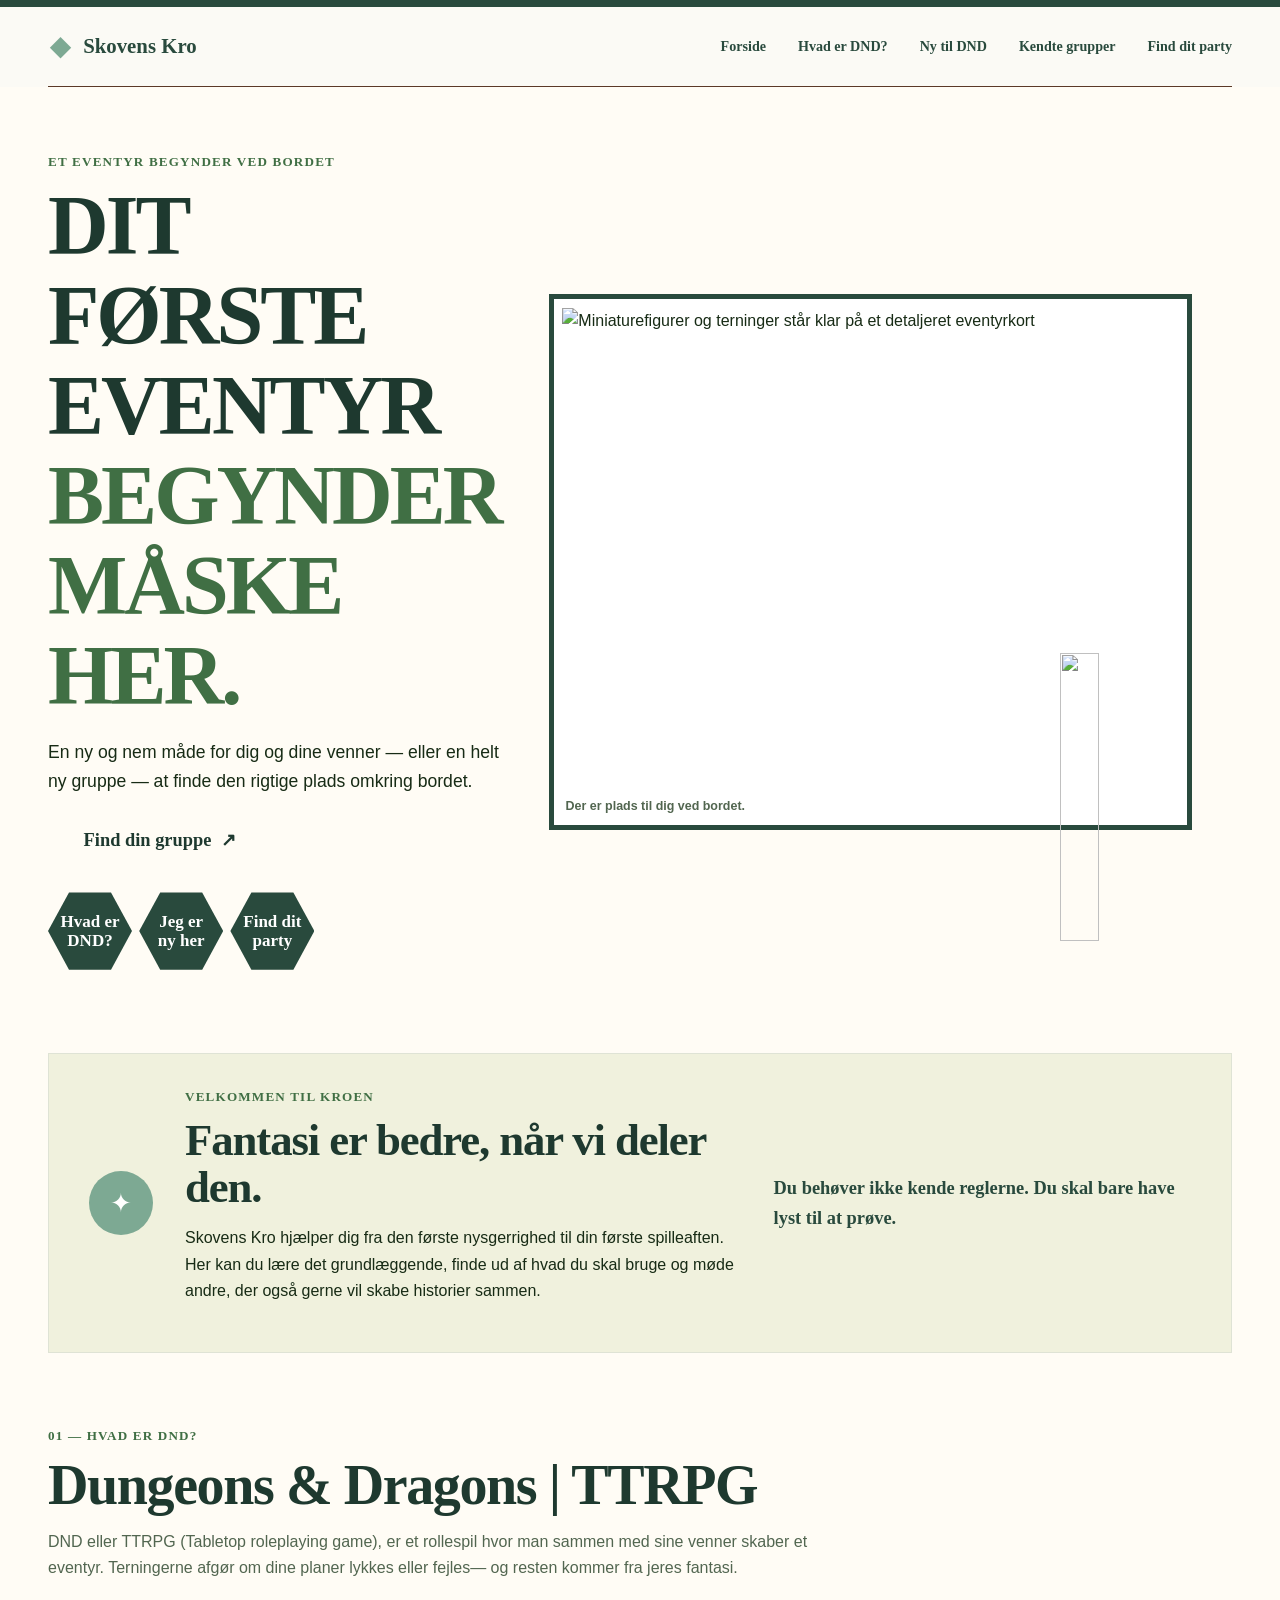
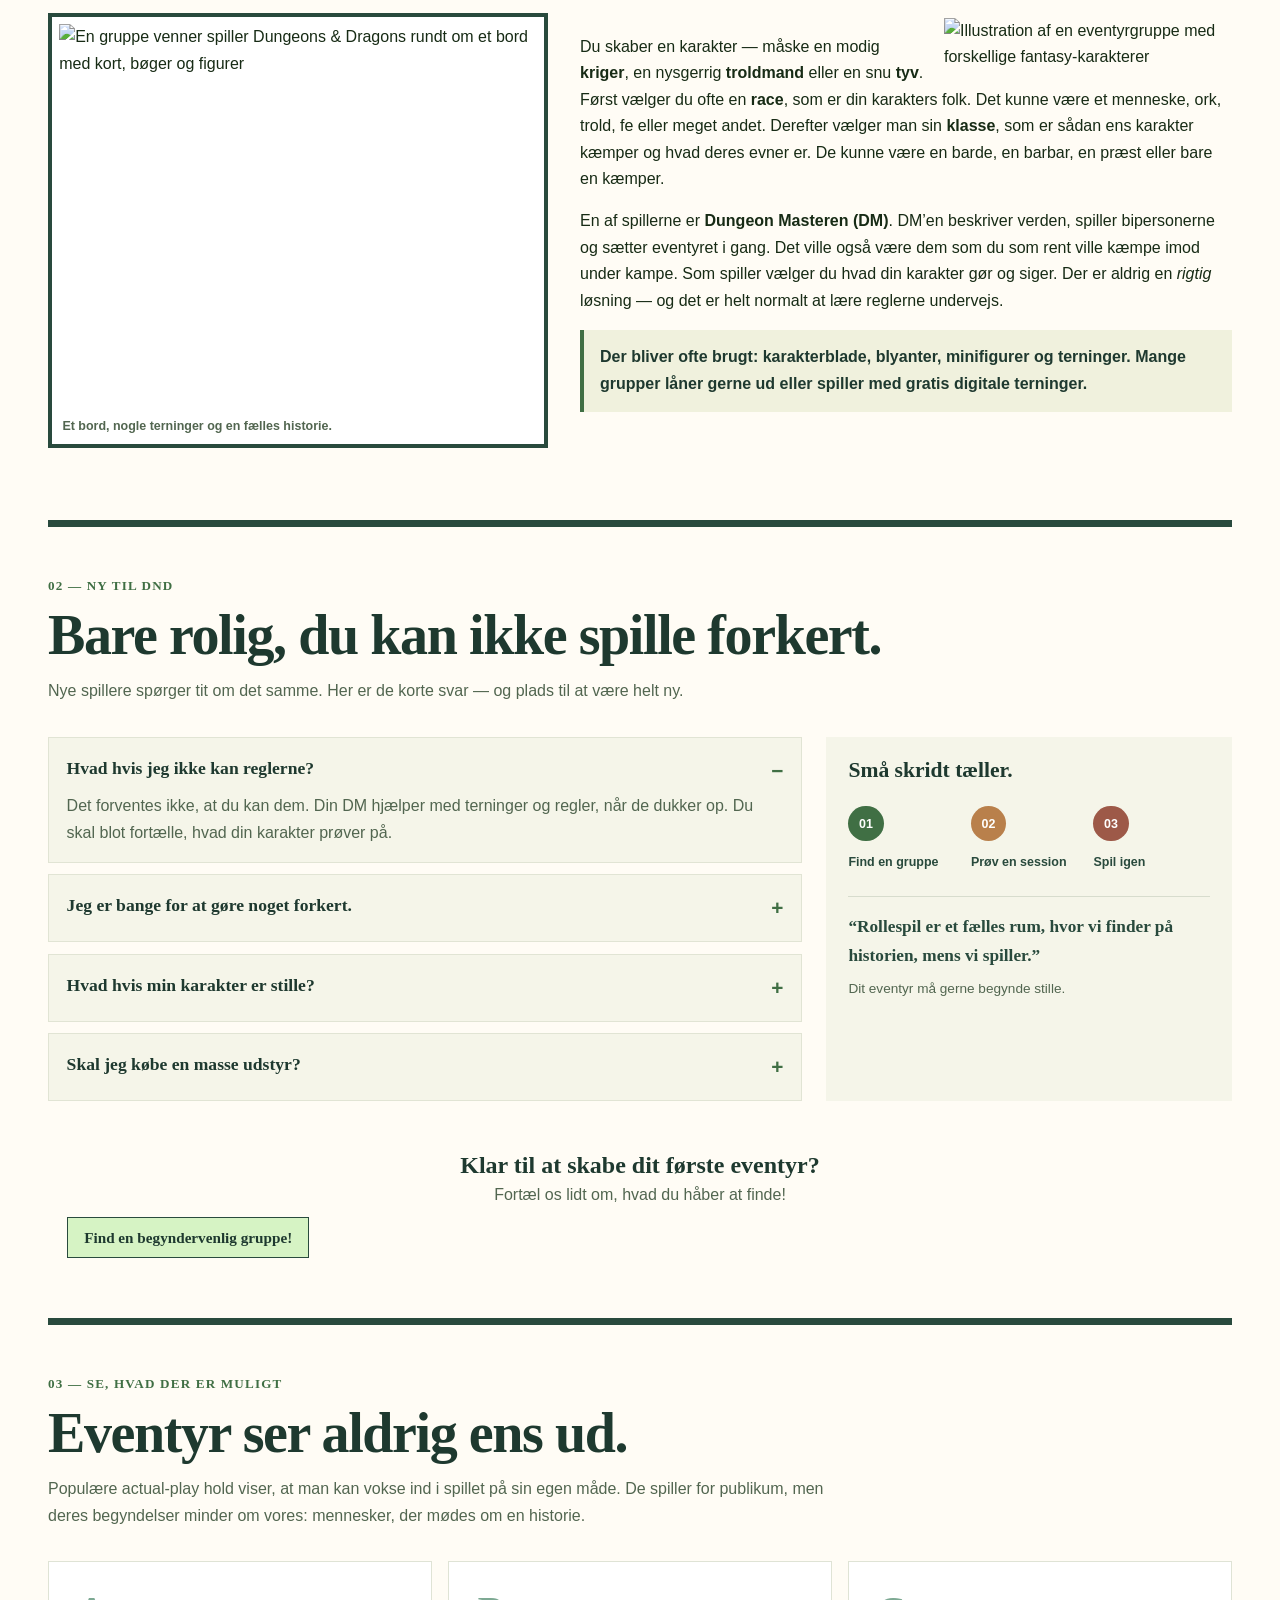
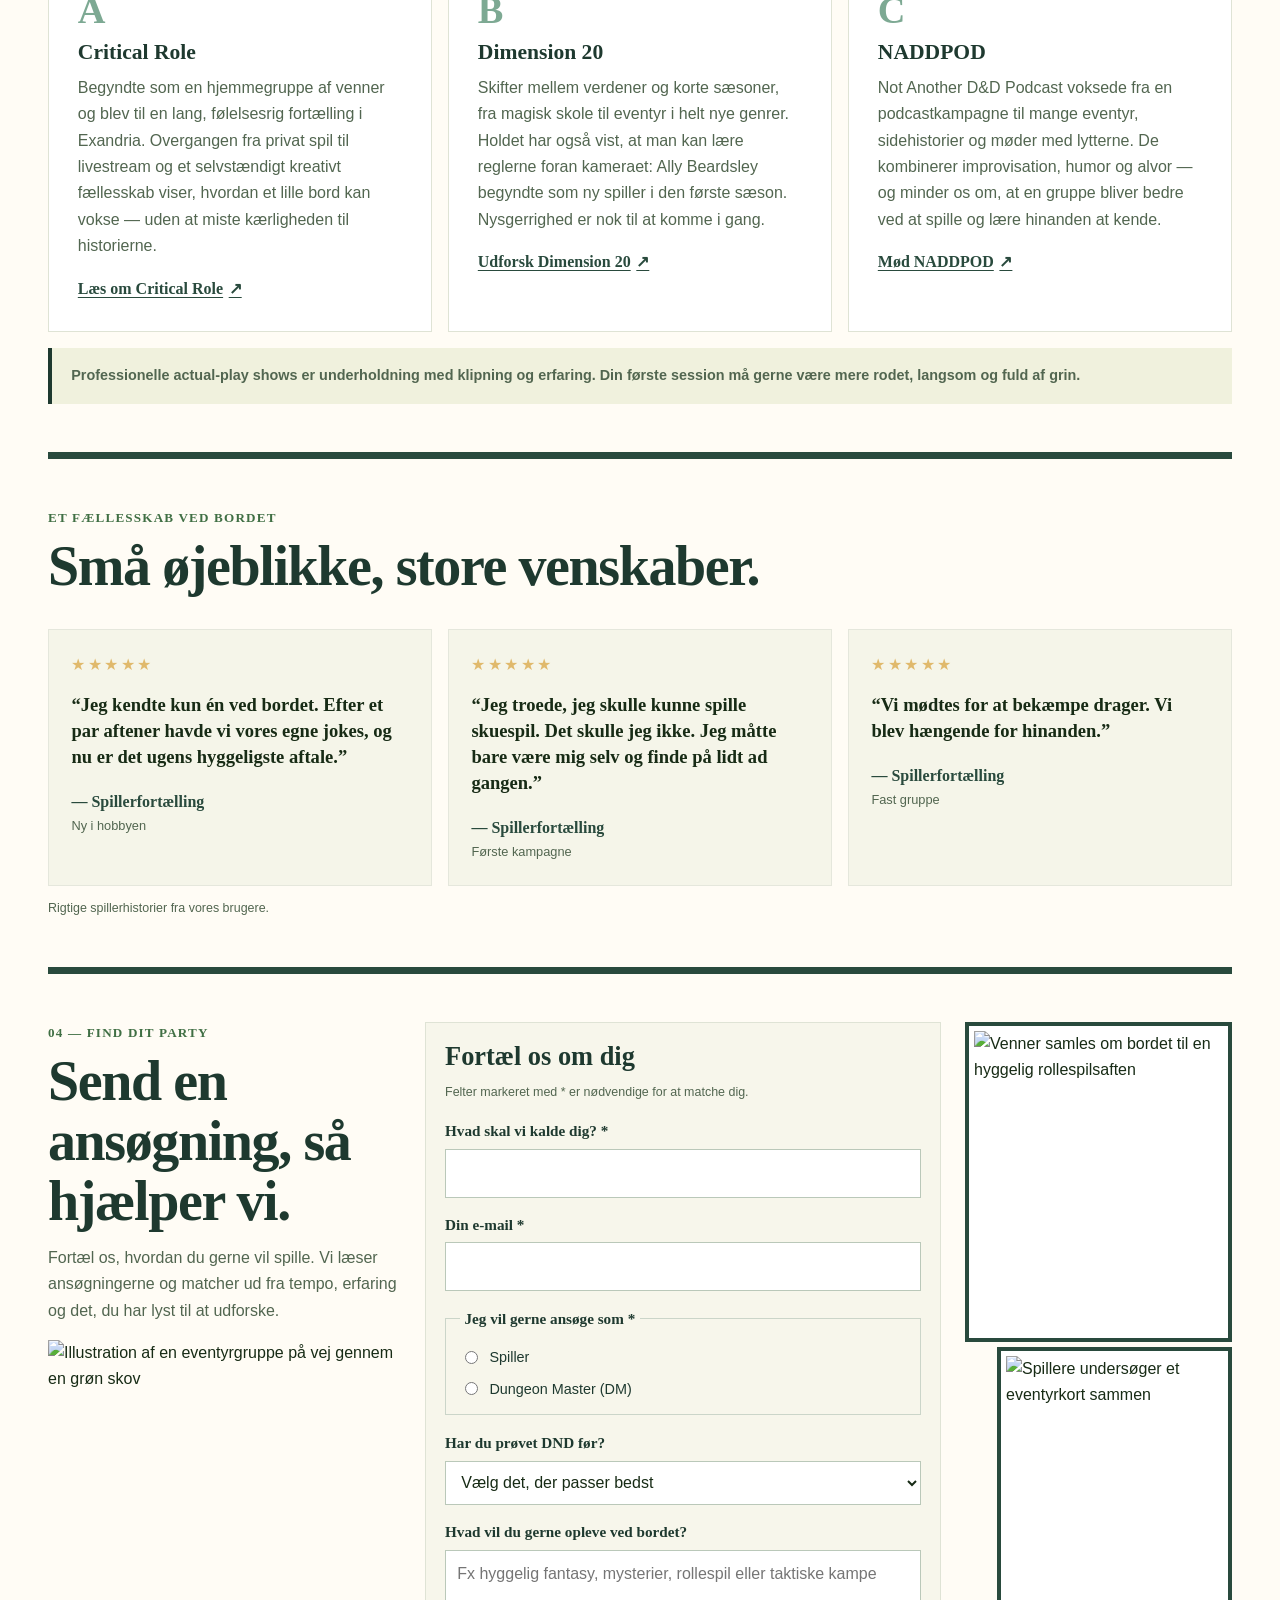
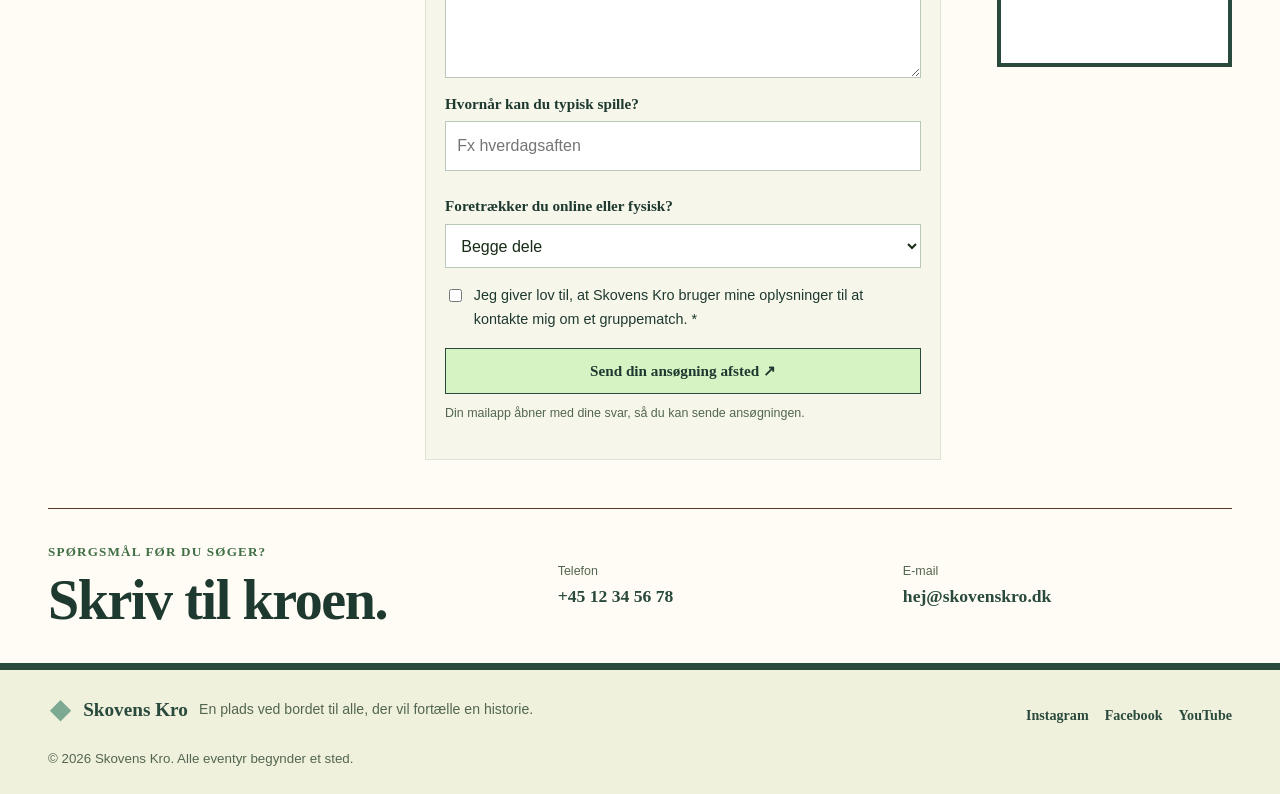
==== visning/index.html @ bdc59a5f "Fixet nogle problemer" ====
<!doctype html>
<html lang="da">
<head>
    <meta charset="utf-8">
    <meta content="width=device-width, initial-scale=1" name="viewport">
    <meta content="#294a3d" name="theme-color">
    <meta content="Kom godt i gang med Dungeons & Dragons, og find et trygt fællesskab at spille med ved hjælp af Skovens Kro."
          name="description">
    <title>Skovens Kro — dit første eventyr begynder her</title>
    <link href="styles.css" rel="stylesheet">

</head>
<body>
<a class="skip-link" href="#main">Spring til indhold</a>

<!-- Header og navigation -->
<header class="site-header">
    <div class="site-header__inner">
        <a aria-label="Skovens Kro — til forsiden" class="brand" href="#forside">
            <span aria-hidden="true" class="brand__mark">◆</span>
            <span>Skovens Kro</span>
        </a>
        <nav aria-label="Hovednavigation" class="site-nav">
            <a href="#forside">Forside</a>
            <a href="#hvad-er-dnd">Hvad er DND?</a>
            <a href="#ny-til-dnd">Ny til DND</a>
          <a href="#kendte-grupper">Kendte grupper</a>
            <a href="#find-gruppe">Find dit party</a>
        </nav>
    </div>
</header>

<main id="main">
    <!-- Hero: velkomst og hurtige veje ind i hobbyen -->
    <section aria-labelledby="hero-title" class="hero section-wrap" id="forside">
        <div class="hero__copy">
            <p class="eyebrow">Et eventyr begynder ved bordet</p>
            <h1 id="hero-title">Dit første eventyr <span>begynder måske her.</span></h1>
            <p class="hero__intro">En ny og nem måde for dig og dine venner — eller en helt ny gruppe — at finde den
                rigtige plads omkring bordet.</p>
            <a class="ribbon-link" href="#find-gruppe">Find din gruppe <span aria-hidden="true">↗</span></a>
            <div aria-label="Gå direkte til" class="hero__shortcuts">
                <a class="hex-link" href="#hvad-er-dnd"><span>Hvad er<br>DND?</span></a>
                <a class="hex-link" href="#ny-til-dnd"><span>Jeg er<br>ny her</span></a>
                <a class="hex-link" href="#find-gruppe"><span>Find dit<br>party</span></a>
            </div>
        </div>
        <figure class="hero__visual">
            <img alt="Miniaturefigurer og terninger står klar på et detaljeret eventyrkort"
                 src="https://i.imgur.com/jdYwT97.jpeg">
            <figcaption>Der er plads til dig ved bordet.</figcaption>
        </figure>
        <img alt=""
             aria-hidden="true"
             class="hero__sprig" src="https://images.squarespace-cdn.com/content/v1/5e3843beb37a0716cf512998/1649883415368-TTVCNPHD0SNWA2CXGB4D/grovewarden.png">
    </section>

    <!-- Præsentation af hjemmesidens formål -->
    <section aria-labelledby="welcome-title" class="welcome section-wrap">
        <div aria-hidden="true" class="welcome__badge"><span>✦</span></div>
        <div>
            <p class="eyebrow">Velkommen til kroen</p>
            <h2 id="welcome-title">Fantasi er bedre, når vi deler den.</h2>
            <p>Skovens Kro hjælper dig fra den første nysgerrighed til din første spilleaften. Her kan du lære det
                grundlæggende, finde ud af hvad du skal bruge og møde andre, der også gerne vil skabe historier
                sammen.</p>
        </div>
        <p class="welcome__note">Du behøver ikke kende reglerne. Du skal bare have lyst til at prøve.</p>
    </section>

    <!-- Introduktion til Dungeons & Dragons og roller -->
    <section aria-labelledby="basics-title" class="basics section-wrap" id="hvad-er-dnd">
        <div class="section-heading">
            <p class="eyebrow">01 — Hvad er DND?</p>
            <h2 id="basics-title">Dungeons &amp; Dragons <span>| TTRPG</span></h2>
            <p>DND eller TTRPG (Tabletop roleplaying game), er et rollespil hvor man sammen med sine venner skaber et eventyr. Terningerne afgør om dine planer
                lykkes eller fejles— og resten kommer fra jeres fantasi.</p>
        </div>
        <div class="basics__grid">
            <figure class="framed-image basics__image">
                <img alt="En gruppe venner spiller Dungeons & Dragons rundt om et bord med kort, bøger og figurer"
                     src="https://i.pinimg.com/1200x/4d/ea/33/4dea337cfe39cb3bd777064d390b23e2.jpg">
                <figcaption>Et bord, nogle terninger og en fælles historie.</figcaption>
            </figure>
            <div class="basics__copy">
                <img alt="Illustration af en eventyrgruppe med forskellige fantasy-karakterer" class="party-illustration"
                     src="https://i.imgur.com/DCIRHUZ.png">
                <p>Du skaber en karakter — måske en modig <strong>kriger</strong>, en nysgerrig
                    <strong>troldmand</strong> eller en snu <strong>tyv</strong>. Først vælger du ofte en
                    <strong>race</strong>, som er din karakters folk. Det kunne være et menneske, ork, trold, fe eller meget andet.
                    Derefter vælger man sin <strong>klasse</strong>, som er sådan ens karakter kæmper og hvad deres evner er.
                    De kunne være en barde, en barbar, en præst eller bare en kæmper.</p>
                <p>En af spillerne er <strong>Dungeon Masteren (DM)</strong>. DM’en beskriver verden, spiller bipersonerne og
                    sætter eventyret i gang. Det ville også være dem som du som rent ville kæmpe imod under kampe.
                    Som spiller vælger du hvad din karakter gør og siger. Der er aldrig en <i>rigtig</i> løsning
                    — og det er helt normalt at lære reglerne undervejs.</p>
                <p class="basics__footnote">Der bliver ofte brugt: karakterblade, blyanter, minifigurer og terninger. Mange grupper låner
                    gerne ud eller spiller med gratis digitale terninger.</p>
            </div>
        </div>
    </section>

    <!-- Tryg start og svar på typiske bekymringer -->
    <section aria-labelledby="first-title" class="first-session section-wrap" id="ny-til-dnd">
        <div class="section-heading">
            <p class="eyebrow">02 — Ny til DND</p>
            <h2 id="first-title">Bare rolig, du kan ikke spille forkert.</h2>
            <p>Nye spillere spørger tit om det samme. Her er de korte svar — og plads til at være helt ny.</p>
        </div>
        <div class="first-session__grid">
            <div class="faq-list">
                <details class="faq" open>
                    <summary>Hvad hvis jeg ikke kan reglerne?</summary>
                    <p>Det forventes ikke, at du kan dem. Din DM hjælper med terninger og regler, når de dukker op. Du
                        skal blot fortælle, hvad din karakter prøver på.</p>
                </details>
                <details class="faq">
                    <summary>Jeg er bange for at gøre noget forkert.</summary>
                    <p>Der findes ikke én rigtig måde at spille på. Du må gerne tage dig tid, stille spørgsmål eller
                        sige pas, hvis du ikke har lyst til at tale i en scene.</p>
                </details>
                <details class="faq">
                    <summary>Hvad hvis min karakter er stille?</summary>
                    <p>Du bestemmer selv tempoet. Det er helt fint at lytte, beskrive handlinger i tredje person eller
                        spille en rolig karakter. Din rolle behøver ikke være højlydt.</p>
                </details>
                <details class="faq">
                    <summary>Skal jeg købe en masse udstyr?</summary>
                    <p>Nej. Start med papir, blyant og en enkelt terning-app eller et lånt sæt. Gruppen hjælper med
                        resten.</p>
                </details>
            </div>
            <aside aria-label="Tre små skridt til din første session" class="steps-card">
                <h3>Små skridt tæller.</h3>
                <ol class="steps">
                    <li><span>01</span><b>Find en gruppe</b></li>
                    <li><span>02</span><b>Prøv en session</b></li>
                    <li><span>03</span><b>Spil igen</b></li>
                </ol>

                <blockquote>“Rollespil er et fælles rum, hvor vi finder på historien, mens vi spiller.”</blockquote>
                <p class="steps-card__signoff">Dit eventyr må gerne begynde stille.</p>
            </aside>
        </div>
        <div class="first-session__cta">
            <div><h3>Klar til at skabe dit første eventyr?</h3>
                <p>Fortæl os lidt om, hvad du håber at finde!</p></div>

            <a class="button button--light" href="#find-gruppe">Find en begyndervenlig gruppe!</a>
        </div>
    </section>

    <!-- Inspiration fra actual-play fællesskaber -->
    <section aria-labelledby="inspiration-title" class="inspiration section-wrap" id="kendte-grupper">
        <div class="section-heading">
            <p class="eyebrow">03 — Se, hvad der er muligt</p>
            <h2 id="inspiration-title">Eventyr ser aldrig ens ud.</h2>
            <p>Populære actual-play hold viser, at man kan vokse ind i spillet på sin egen måde. De spiller for
                publikum, men deres begyndelser minder om vores: mennesker, der mødes om en historie.</p>
        </div>
        <div class="show-grid">
            <article class="show-card">
                <span class="show-card__number">A</span>
                <h3>Critical Role</h3>
                <p>Begyndte som en hjemmegruppe af venner og blev til en lang, følelsesrig fortælling i Exandria.
                    Overgangen fra privat spil til livestream og et selvstændigt kreativt fællesskab viser, hvordan et
                    lille bord kan vokse — uden at miste kærligheden til historierne.</p>
                <a href="https://critrole.com/what-is-critical-role/" rel="noreferrer" target="_blank">Læs om Critical
                    Role <span aria-hidden="true">↗</span></a>
            </article>
            <article class="show-card">
                <span class="show-card__number">B</span>
                <h3>Dimension 20</h3>
                <p>Skifter mellem verdener og korte sæsoner, fra magisk skole til eventyr i helt nye genrer. Holdet har
                    også vist, at man kan lære reglerne foran kameraet: Ally Beardsley begyndte som ny spiller i den
                    første sæson. Nysgerrighed er nok til at komme i gang.</p>
                <a href="https://www.dropout.tv/shows/dimension-20" rel="noreferrer" target="_blank">Udforsk Dimension
                    20 <span aria-hidden="true">↗</span></a>
            </article>
            <article class="show-card">
                <span class="show-card__number">C</span>
                <h3>NADDPOD</h3>
                <p>Not Another D&amp;D Podcast voksede fra en podcastkampagne til mange eventyr, sidehistorier og møder
                    med lytterne. De kombinerer improvisation, humor og alvor — og minder os om, at en gruppe bliver
                    bedre ved at spille og lære hinanden at kende.</p>
                <a href="https://naddpod.com/about" rel="noreferrer" target="_blank">Mød NADDPOD <span
                        aria-hidden="true">↗</span></a>
            </article>
        </div>
        <p class="inspiration__note">Professionelle actual-play shows er underholdning med klipning og erfaring. Din
            første session må gerne være mere rodet, langsom og fuld af grin.</p>
    </section>

    <!-- Spillerfortællinger -->
    <section aria-labelledby="stories-title" class="stories section-wrap">
        <div class="section-heading">
            <p class="eyebrow">Et fællesskab ved bordet</p>
            <h2 id="stories-title">Små øjeblikke, store venskaber.</h2>
        </div>
        <div class="story-grid">
            <figure class="story-card">
                <span aria-label="Fem stjerner" class="story-card__stars">★★★★★</span>
                <blockquote>“Jeg kendte kun én ved bordet. Efter et par aftener havde vi vores egne jokes, og nu er det
                    ugens hyggeligste aftale.”
                </blockquote>
                <figcaption>— Spillerfortælling <span>Ny i hobbyen</span></figcaption>
            </figure>
            <figure class="story-card story-card--green">
                <span aria-label="Fem stjerner" class="story-card__stars">★★★★★</span>
                <blockquote>“Jeg troede, jeg skulle kunne spille skuespil. Det skulle jeg ikke. Jeg måtte bare være mig
                    selv og finde på lidt ad gangen.”
                </blockquote>
                <figcaption>— Spillerfortælling <span>Første kampagne</span></figcaption>
            </figure>
            <figure class="story-card story-card--sage">
                <span aria-label="Fem stjerner" class="story-card__stars">★★★★★</span>
                <blockquote>“Vi mødtes for at bekæmpe drager. Vi blev hængende for hinanden.”</blockquote>
                <figcaption>— Spillerfortælling <span>Fast gruppe</span></figcaption>
            </figure>
        </div>
        <p class="stories__disclaimer">Rigtige spillerhistorier fra vores brugere.</p>
    </section>

    <!-- Gruppeansøgning og matchformular -->
    <section aria-labelledby="apply-title" class="apply section-wrap" id="find-gruppe">
        <div class="apply__intro">
            <p class="eyebrow">04 — Find dit party</p>
            <h2 id="apply-title">Send en ansøgning, så hjælper vi.</h2>
            <p>Fortæl os, hvordan du gerne vil spille. Vi læser ansøgningerne og matcher ud fra tempo, erfaring og det,
                du har lyst til at udforske.</p>
            <img alt="Illustration af en eventyrgruppe på vej gennem en grøn skov" class="apply__poster"
                 src="https://i.imgur.com/uY45hqm.png">
        </div>
        <form action="mailto:hej@skovenskro.dk" class="application-form" enctype="text/plain" method="post">
            <h3>Fortæl os om dig</h3>
            <p class="form-note">Felter markeret med * er nødvendige for at matche dig.</p>
            <label for="name">Hvad skal vi kalde dig? *</label>
            <input autocomplete="name" id="name" name="Navn" required>
            <label for="email">Din e-mail *</label>
            <input autocomplete="email" id="email" name="E-mail" required type="email">
            <fieldset>
                <legend>Jeg vil gerne ansøge som *</legend>
                <label class="choice"><input name="Rolle" required type="radio" value="Spiller"> Spiller</label>
                <label class="choice"><input name="Rolle" type="radio" value="Dungeon Master"> Dungeon Master
                    (DM)</label>
            </fieldset>
            <label for="experience">Har du prøvet DND før?</label>
            <select id="experience" name="Erfaring">
                <option value="">Vælg det, der passer bedst</option>
                <option>Jeg er helt ny</option>
                <option>Jeg har prøvet en enkelt gang</option>
                <option>Jeg har spillet før og vil gerne i gang igen</option>
                <option>Jeg har erfaring som DM</option>
            </select>
            <label for="style">Hvad vil du gerne opleve ved bordet?</label>
            <textarea id="style" name="Spilønsker" placeholder="Fx hyggelig fantasy, mysterier, rollespil eller taktiske kampe"
                      rows="4"></textarea>
            <div class="form-row">
                <div><label for="schedule">Hvornår kan du typisk spille?</label><input id="schedule" name="Tidspunkter"
                                                                                       placeholder="Fx hverdagsaften">
                </div>
                <div><label for="mode">Foretrækker du online eller fysisk?</label><select id="mode" name="Spilleform">
                    <option>Begge dele</option>
                    <option>Fysisk</option>
                    <option>Online</option>
                </select></div>
            </div>
            <label class="choice consent"><input name="Samtykke" required type="checkbox" value="Ja"> Jeg giver lov til,
                at Skovens Kro bruger mine oplysninger til at kontakte mig om et gruppematch. *</label>
            <button class="button button--send" type="submit">Send din ansøgning afsted <span
                    aria-hidden="true">↗</span></button>
            <p class="form-note">Din mailapp åbner med dine svar, så du kan sende ansøgningen.</p>
        </form>
        <div aria-label="Billeder af spilgrupper" class="apply__photos">
            <img alt="Venner samles om bordet til en hyggelig rollespilsaften"
                 src="https://i.pinimg.com/1200x/22/36/b5/2236b555cf1c9bf0592cf7776a5d0acb.jpg">
            <img alt="Spillere undersøger et eventyrkort sammen"
                 src="https://i.pinimg.com/736x/93/03/25/93032574aab3d09fae2bb35224ba676d.jpg">
        </div>
    </section>

    <!-- Kontaktoplysninger -->
    <section aria-labelledby="contact-title" class="contact section-wrap" id="kontakt">
        <div>
            <p class="eyebrow">Spørgsmål før du søger?</p>
            <h2 id="contact-title">Skriv til kroen.</h2>
        </div>
        <a href="tel:+4512345678"><span>Telefon</span>+45 12 34 56 78</a>
        <a href="mailto:hej@skovenskro.dk"><span>E-mail</span>hej@skovenskro.dk</a>
    </section>
</main>

<!-- Footer og sociale links -->
<footer class="site-footer">
    <div class="site-footer__inner">
        <a class="brand brand--footer" href="#forside"><span aria-hidden="true" class="brand__mark">◆</span><span>Skovens Kro</span></a>
        <p>En plads ved bordet til alle, der vil fortælle en historie.</p>
        <nav aria-label="Sociale medier">
            <a href="https://www.instagram.com/" rel="noreferrer" target="_blank">Instagram</a>
            <a href="https://www.facebook.com/" rel="noreferrer" target="_blank">Facebook</a>
            <a href="https://www.youtube.com/" rel="noreferrer" target="_blank">YouTube</a>
        </nav>
        <small>© 2026 Skovens Kro. Alle eventyr begynder et sted.</small>
    </div>
</footer>
</body>
</html>
---- visning/styles.css ----
/* Farver og afstande */
:root{color-scheme:light;
    --forest: #294a3d;
    --forest-deep:#1e392f;
    --leaf: #406f44;
    --sage: #7da993;
    --moss: #cbd1a2;
    --cream: #fffcf5;
    --paper: #f0f1dd;
    --parchment: #d6f3c4;
    --ink: #172b15;
    --muted: #526650;
    --line: #5b3927;
    --space-1:.5rem;--space-2:1rem;--space-3:1.5rem;--space-4:2rem;--space-5:3rem;--space-6:4.5rem;--content-width:75rem;--display: "Draconis", "Palatino Linotype", "Book Antiqua", Georgia, serif;--body: "Arial Regular", "Arial", "Trebuchet MS", sans-serif;
}
*{box-sizing:border-box}html{scroll-behavior:smooth;scroll-padding-top:5.5rem}body{margin:0;background:var(--cream);color:var(--ink);
                                                                                  font-family: var(--body), serif;font-size:1rem;line-height:1.65}  img{display:block;max-width:100%}  a{color:inherit}  a:focus-visible,button:focus-visible,input:focus-visible,select:focus-visible,textarea:focus-visible,summary:focus-visible{outline:3px solid #789061;outline-offset:4px}  .skip-link{position:absolute;left:.75rem;top:.75rem;z-index:10;padding:.65rem 1rem;background: #b47e7e;transform:translateY(-150%)}  .skip-link:focus{transform:translateY(0)}  .section-wrap{width:min(100% - 2rem,var(--content-width));margin-inline:auto}
/* Header */
.site-header{border-top:.45rem solid var(--forest);background:rgba(251,250,245,.97)}.site-header__inner{display:flex;flex-wrap:wrap;align-items:center;justify-content:space-between;gap:.75rem 1.5rem;width:min(100% - 2rem,var(--content-width));min-height:5rem;margin-inline:auto;border-bottom:1px solid var(--line)}.brand{display:inline-flex;align-items:center;gap:.65rem;color:var(--forest);
                                                                                                                                                                                                                                                                                                                              font-family: var(--display), sans-serif;font-size:1.3rem;font-weight:800;text-decoration:none}  .brand__mark{display:grid;width:1.55rem;aspect-ratio:1;place-items:center;color:var(--sage);font-size:1.6rem;line-height:1}  .site-nav{display:flex;flex-wrap:wrap;gap:.35rem 1.2rem}  .site-nav a,.site-footer nav a{color:var(--forest);
                                                                                                                                                                                                                                                                                                                                                                                                                                                                                                                                                                                                                         font-family: var(--display), sans-serif;font-size:.88rem;font-weight:700;text-decoration:none}  .site-nav a:hover,.site-footer nav a:hover{color:var(--leaf);text-decoration:underline;text-underline-offset:.25rem}
/* Typografi */
h1,h2,h3,p,figure{margin-top:0}h1,h2,h3{color:var(--forest-deep);
                                   font-family: var(--display), sans-serif;font-weight:900;line-height:1.07}  h1{margin-bottom:1.1rem;font-size:clamp(2.5rem,9vw,5.25rem);letter-spacing:-.035em;text-transform:uppercase}  h1 span{display:block;color:var(--leaf)}  h2{margin-bottom:.8rem;font-size:clamp(2rem,6vw,3.5rem);letter-spacing:-.025em}  h2 span{white-space:nowrap}  h3{margin-bottom:.7rem;font-size:1.35rem}  p{margin-bottom:1rem}  .eyebrow{margin-bottom:.55rem;color:var(--leaf);
                                                                                                                                                                                                                                                                                                                                                                                                                                                          font-family: var(--display), sans-serif;font-size:.82rem;font-weight:800;letter-spacing:.09em;text-transform:uppercase}  .section-heading{max-width:54rem;margin-bottom:var(--space-4)}  .section-heading>p:last-child{max-width:49rem;margin-bottom:0;color:var(--muted)}
/* Hero */
.hero{position:relative;display:grid;align-items:center;gap:var(--space-4);padding-block:var(--space-5) var(--space-6)}.hero__copy{position:relative;z-index:1}.hero__intro{max-width:35rem;font-size:1.1rem}.ribbon-link{display:inline-flex;align-items:center;gap:10px;min-width:14rem;justify-content:center;padding:.8rem 1.5rem;color:var(--forest-deep);
                                                                                                                                                                                                                 font-family: var(--display), sans-serif;font-size:1.15rem;font-weight:800;text-decoration:none}  .ribbon-link:hover{color:var(--leaf);transform:translateY(-2px)}  .hero__shortcuts{display:flex;flex-wrap:wrap;gap:.7rem;margin-top:1.3rem}  .hex-link{display:grid;width:5.7rem;aspect-ratio:1;place-items:center;padding:.7rem;background:var(--forest);clip-path:polygon(25% 4%,75% 4%,100% 50%,75% 96%,25% 96%,0 50%);color:white;
                                                                                                                                                                                                                                                                                                                                                                                                                                                                   font-family: var(--display), sans-serif;font-size:17px;font-weight:900;line-height:1.15;text-align:center;text-decoration:none;transition:background .2s,transform .2s}  .hex-link:hover{background:var(--leaf);transform:translateY(-3px)}  .hero__visual{position:relative;margin:0;padding:.55rem;border:.35rem solid var(--forest);background:#fff}  .hero__visual img{width:100%;height:clamp(18rem,55vw,33rem);object-fit:cover}  .hero__visual figcaption,.framed-image figcaption{font-weight:bold;margin:.5rem .2rem 0;color:var(--muted);font-size:.78rem}  .hero__sprig{display:none}
/* Formål */
.welcome{display:grid;align-items:center;gap:1rem;padding:var(--space-4);border:1px solid #dfe3d5;background:var(--paper)}.welcome__badge{display:grid;width:4rem;aspect-ratio:1;place-items:center;border-radius:50%;background:var(--sage);color:white;font-size:1.6rem}.welcome h2{font-size:clamp(1.8rem,5vw,2.8rem)}.welcome__note{margin:0;color:var(--forest);
                                                                                                                                                                                                                                                                                                                             font-family: var(--display), sans-serif;font-size:1.15rem;font-weight:800}
/* DND-introduktion */
.basics{padding-block:var(--space-6)}.basics .section-heading{max-width:58rem}.basics__grid{display:grid;gap:var(--space-3);align-items:center}.framed-image{width:500px;margin:0;padding:.45rem;border:.3rem solid var(--forest);background:white}.basics__image img{width:100%;min-height:17rem;object-fit:cover}.basics__copy{position:relative}.party-illustration{width: 18rem;height: auto}.basics__footnote{padding:.9rem 1rem;border-left:.3rem solid var(--leaf);background:var(--paper);color:var(--forest-deep);font-weight:700}
/* FAQ og første session */
.first-session{padding-block:var(--space-5);border-top:.45rem solid var(--forest)}.first-session__grid{display:grid;gap:var(--space-3)}.faq-list{display:grid;gap:.7rem}.faq{padding:1rem 1.1rem;border:1px solid #e1e4d4;background:#f5f5e9}.faq:nth-child(2){background:#f5f5e9}.faq:nth-child(3){background:#f5f5e9}.faq summary{color:var(--forest-deep);cursor:pointer;
                                                                                                                                                                                                                                                                                                                           font-family: var(--display), sans-serif;font-size:1.1rem;font-weight:800;list-style:none}  .faq summary::-webkit-details-marker{display:none}  .faq summary::after{float:right;color:var(--leaf);content:"+";
                                                                                                                                                                                                                                                                                                                                                                                                                                                                                                              font-family: var(--body), sans-serif;font-size:1.3rem}  .faq[open] summary::after{content:"−"}  .faq p{margin:.65rem 0 0;color:var(--muted)}  .steps-card{position:relative;padding:1.4rem;background:#f5f5e9}  .steps{display:flex;justify-content:space-between;gap:.4rem;margin:1.5rem 0;padding:0;list-style:none}  .steps li{display:grid;flex:1;justify-items:start;gap:.65rem;color:var(--forest);font-size:.78rem}  .steps li span{display:grid;width:2.2rem;aspect-ratio:1;place-items:center;border-radius:50%;background:var(--leaf);color:white;font-weight:800}  .steps li:nth-child(2) span{background:#b9804b}  .steps li:nth-child(3) span{background:#9d5948}  .steps-card blockquote{margin:1.4rem 0 .5rem;padding-top:1rem;border-top:1px solid #d7dccd;color:var(--forest);
                                                                                                                                                                                                                                                                                                                                                                                                                                                                                                                                                                                                                                                                                                                                                                                                                                                                                                                                                                                                                                                                                                                                                                                                                             font-family: var(--display), sans-serif;font-size:1.08rem;font-weight:800}  .steps-card__signoff{margin:0;color:var(--muted);font-size:.85rem}  .first-session__cta{justify-items:center;gap:.4rem;margin-top:var(--space-4);padding:1.2rem;text-align: center}  .first-session__cta>img{width:min(100%,22rem)}  .first-session__cta h3{text-align:center;margin-bottom:.25rem;font-size:1.5rem}  .first-session__cta p{text-align:center;color:var(--muted)}
/* Inspirationskort */
.inspiration{padding-block:var(--space-5);border-top:.45rem solid var(--forest)}.show-grid{display:grid;gap:1rem}.show-card{position:relative;min-height:100%;padding:1.5rem;border:1px solid #dfe3d5;background:white}.show-card__number{display:block;margin-bottom:.7rem;color:var(--sage);
                                                                                                                                                                                                                           font-family: var(--display), sans-serif;font-size:2.4rem;font-weight:900;line-height:1}  .show-card p{color:var(--muted)}  .show-card a{display:inline-flex;gap:.35rem;color:var(--forest);
                                                                                                                                                                                                                                                                                                                                                                                                            font-family: var(--display), sans-serif;font-weight:800;text-underline-offset:.2rem}  .inspiration__note{font-weight: bolder;margin:1rem 0 0;padding:1rem 1.2rem;border-left:.3rem solid #1E392FFF;background:var(--paper);color:var(--muted);font-size:.9rem}
/* Spillerhistorier */
.stories{padding-block:var(--space-5);border-top:.45rem solid var(--forest)}.story-grid{display:grid;gap:1rem}.story-card{margin:0;padding:1.4rem;border:1px solid #e5e7dc;background:#f5f5e9}.story-card--green{background:#f5f5e9}.story-card--sage{background:#f5f5e9}.story-card__stars{display:block;margin-bottom:.8rem;color:#E0B96C;letter-spacing:.15em}.story-card blockquote{margin:0 0 1.2rem;
                                                                                                                                                                                                                                                                                                                                                                     font-family: var(--display), sans-serif;font-size:1.16rem;font-weight:700;line-height:1.4}  .story-card figcaption{color:var(--forest);
                                                                                                                                                                                                                                                                                                                                                                                                                                                                                           font-family: var(--display), sans-serif;font-weight:bold}  .story-card figcaption span{display:block;color:var(--muted);
                                                                                                                                                                                                                                                                                                                                                                                                                                                                                                                                                                                  font-family: var(--body), sans-serif;font-size:.8rem;font-weight:400}  .stories__disclaimer{margin:.8rem 0 0;color:var(--muted);font-size:.78rem}
/* Ansøgningsformular */
.apply{display:grid;gap:var(--space-3);padding-block:var(--space-5);border-top:.45rem solid var(--forest)}.apply__intro>p:not(.eyebrow){color:var(--muted)}.apply__poster{width:min(100%,23rem);max-height:35rem;margin-inline:auto;object-fit:contain}.application-form{padding:1.2rem;border:1px solid #dfe3d5;background:#f7f6eb}.application-form h3{font-size:1.65rem}.application-form label,.application-form legend{display:block;margin:.85rem 0 .35rem;color:var(--forest-deep);
                                                                                                                                                                                                                                                                                                                                                                               font-family: var(--display), sans-serif;font-size:.95rem;font-weight:800}  .application-form input:not([type=radio]):not([type=checkbox]),.application-form select,.application-form textarea{display:block;width:100%;min-height:2.8rem;padding:.65rem .7rem;border:1px solid #bac8b9;border-radius:0;background:white;color:var(--ink);font:inherit}  .application-form textarea{resize:vertical}  .application-form fieldset{margin:.9rem 0;padding:.1rem .85rem .8rem;border:1px solid #cbd5c9}  .application-form fieldset legend{padding:0 .3rem}  .application-form .choice{display:flex;align-items:flex-start;gap:.55rem;margin:.5rem 0 0;
                                                                                                                                                                                                                                                                                                                                                                                                                                                                                                                                                                                                                                                                                                                                                                                                                                                                                                                                                                                                                                font-family: var(--body), sans-serif;font-size:.9rem;font-weight:400}  .application-form .choice input{margin-top:.28rem;accent-color:var(--forest)}  .form-note{color:var(--muted);font-size:.78rem}  .form-row{display:grid;gap:.6rem}  .form-row label{margin-top:.8rem}  .consent{margin-block:1rem!important}  .button{align-content:center;text-align:center;min-height:2.9rem;gap:.6rem;padding:.7rem 1rem;border:1px solid #294A3DFF;border-radius:0;background:var(--parchment);color:var(--forest-deep);
                                                                                                                                                                                                                                                                                                                                                                                                                                                                                                                                                                                                                                                                                                                                                                                                                                                                                                                                                                                                                                                                                                                                                                                                                                                                                                                                                                                                                     font-family: var(--display), sans-serif;font-size:.95rem;font-weight:800;
                                                                                                                                                                                                                                                                                                                                                                                                                                                                                                                                                                                                                                                                                                                                                                                                                                                                                                                                                                                                                                                                                                                                                                                                                                                                                                                                                                                                                     text-decoration:none;cursor:pointer}  .button:hover{background:#8BBA88}  .button--send{width:100%;margin-bottom:.55rem}  .apply__photos{display:grid;grid-template-columns:1fr 1fr;align-items:start;gap:.8rem}  .apply__photos img{width:100%;height:15rem;padding:.3rem;border:.25rem solid var(--forest);background:white;object-fit:cover}  .apply__photos img:nth-child(2){margin-top:1.5rem}
/* Kontakt og footer */
.contact{display:grid;gap:1rem;padding-block:var(--space-4);border-top:1px solid var(--line)}.contact h2{margin-bottom:0}.contact>a{display:grid;color:var(--forest);
                                                                                                                             font-family: var(--display), sans-serif;font-size:1.1rem;font-weight:800;text-decoration:none}  .contact>a:hover{text-decoration:underline;text-underline-offset:.2rem}  .contact>a span{color:var(--muted);
                                                                                                                                                                                                                                                                                                                                 font-family: var(--body), sans-serif;font-size:.78rem;font-weight:400}  .site-footer{border-top:.45rem solid var(--forest);background:var(--paper)}  .site-footer__inner{display:grid;justify-items:start;gap:.7rem;width:min(100% - 2rem,var(--content-width));margin-inline:auto;padding-block:1.5rem}  .brand--footer{font-size:1.2rem}  .site-footer__inner>p{margin:0;color:var(--muted);font-size:.88rem}  .site-footer nav{display:flex;flex-wrap:wrap;gap:1rem}  .site-footer small{color:var(--muted)}
/* Tablet */
@media(min-width:42rem){.hero{grid-template-columns:.85fr 1.15fr;gap:2rem;min-height:36rem}.hero__visual img{height:29rem}.hero__shortcuts{gap:.45rem}.hex-link{width:5.25rem}.hero__sprig{position:absolute;right:-1rem;bottom:5rem;display:block;width:2.4rem;height:15rem;object-fit:cover;object-position:center}.welcome{grid-template-columns:auto 1fr;gap:1rem 1.5rem;padding:2rem}.welcome__note{grid-column:2}.basics__grid{grid-template-columns:.85fr 1.15fr}.first-session__grid{grid-template-columns:1.3fr .7fr}.show-grid,.story-grid{grid-template-columns:repeat(2,1fr)}.apply{grid-template-columns:.8fr 1.2fr;align-items:start}.apply__intro{grid-row:span 2}.apply__photos{grid-column:2}.contact{grid-template-columns:1.5fr 1fr 1fr;align-items:center}.site-footer__inner{grid-template-columns:auto 1fr auto;align-items:center}.site-footer__inner>p{grid-column:2}.site-footer nav{grid-column:3;grid-row:1/span 2}.site-footer small{grid-column:1/-1}
/* Desktop */
@media(min-width:64rem){.section-wrap{width:min(100% - 6rem,var(--content-width))}.site-header__inner,.site-footer__inner{width:min(100% - 6rem,var(--content-width))}.site-nav{gap:2rem}.hero{grid-template-columns:.78fr 1.22fr;gap:3rem;min-height:40rem;padding-block:4rem 5rem}.hero__visual{margin-right:2.5rem}.hero__visual img{height:30rem}.hero__sprig{min-width:170px;right:.1rem;bottom:7rem;height:18rem}.welcome{grid-template-columns:auto 1fr .75fr;gap:2rem;padding:2rem 2.5rem}.welcome__note{grid-column:auto}.basics__grid{grid-template-columns:.78fr 1.22fr;gap:2rem}.basics__image img{min-height:24rem}.party-illustration {float: right;width: 18rem;height: auto;margin: -1rem 0 .5rem 1rem;}.show-grid,.story-grid{grid-template-columns:repeat(3,1fr)}.show-card{padding:1.8rem}.first-session__cta{grid-template-columns:1fr 1.3fr auto;text-align:left}.first-session__cta>img{grid-row:span 2;width:20rem}.first-session__cta>.button{grid-column:1/-1;grid-row:3;justify-self:center}.apply{grid-template-columns:.82fr 1.2fr .62fr;gap:1.5rem}.apply__intro{grid-column:1;grid-row:auto}.application-form{grid-column:2}.apply__photos{grid-column:3;grid-template-columns:1fr}.apply__photos img{height:20rem}.apply__photos img:nth-child(2){width:88%;margin:-.5rem 0 0 auto}}
@media(prefers-reduced-motion:reduce){*,*::before,*::after{scroll-behavior:auto!important;transition-duration:.01ms!important}}}
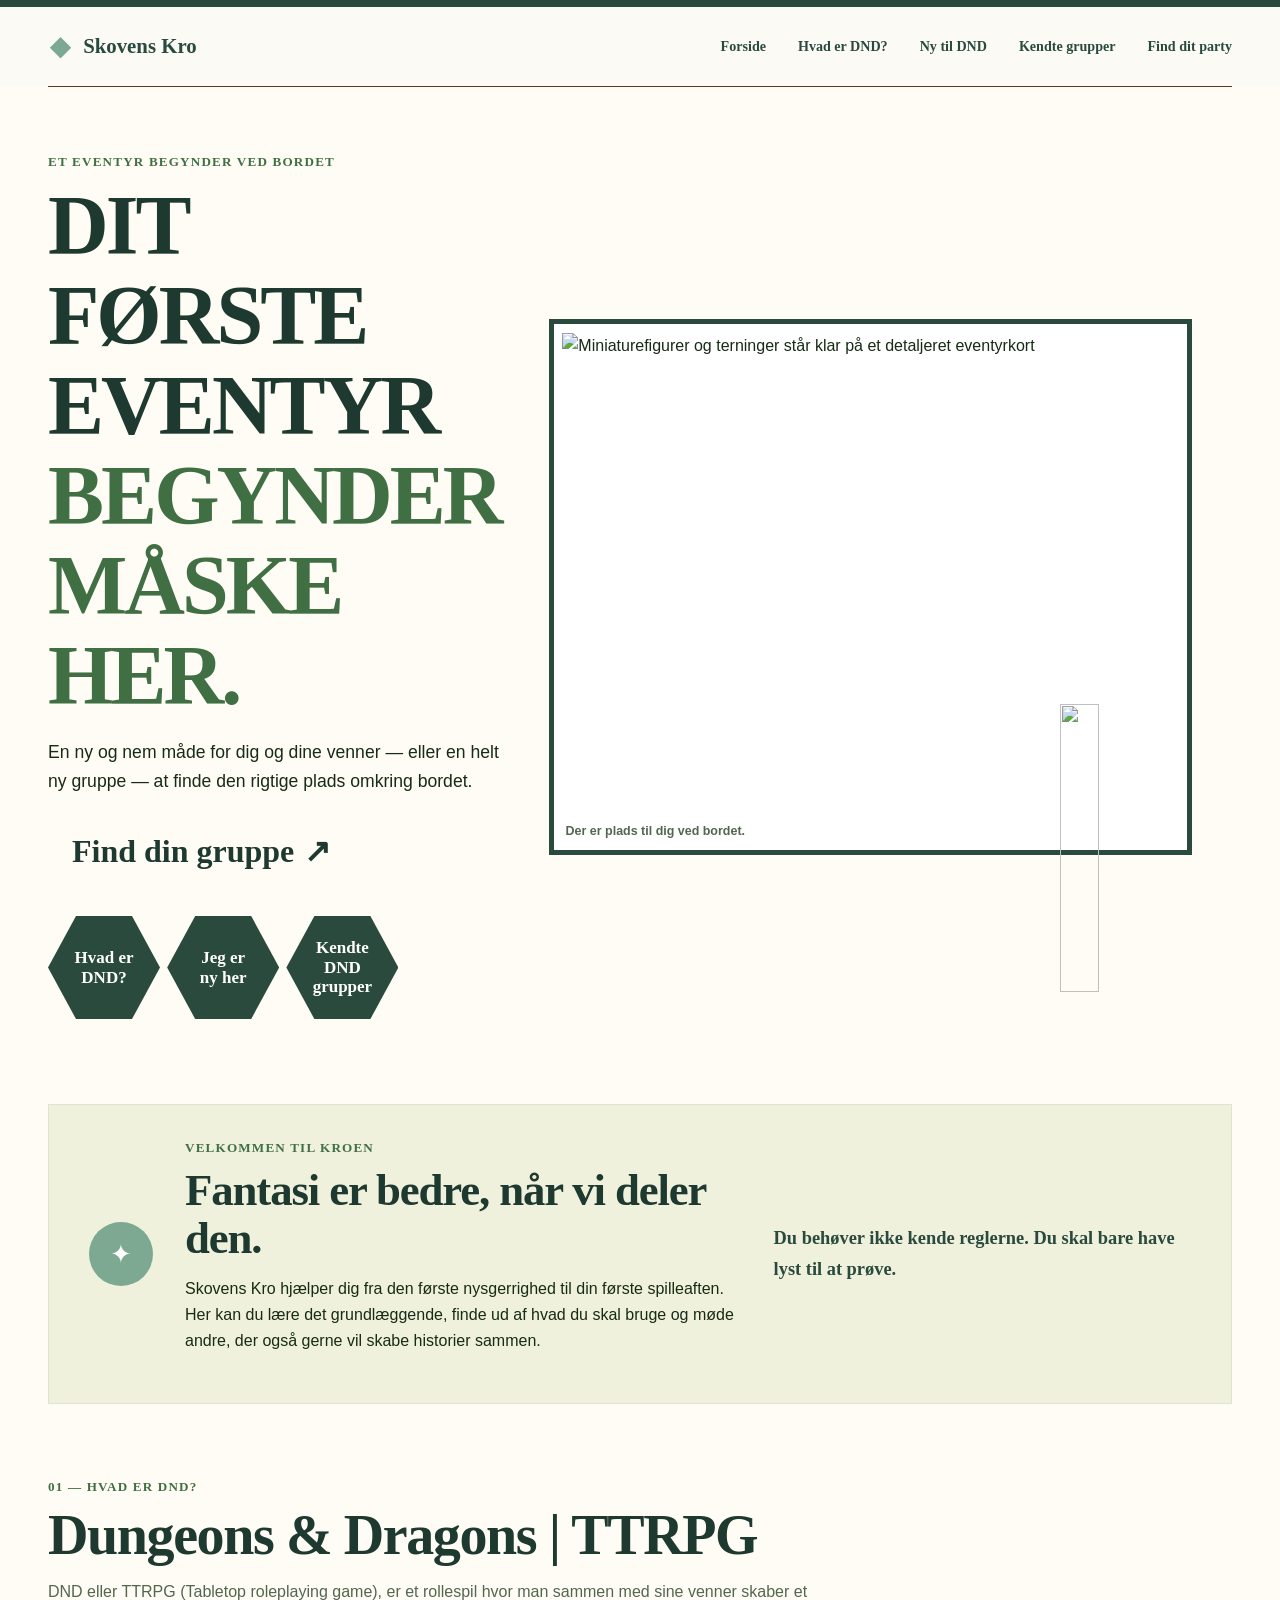
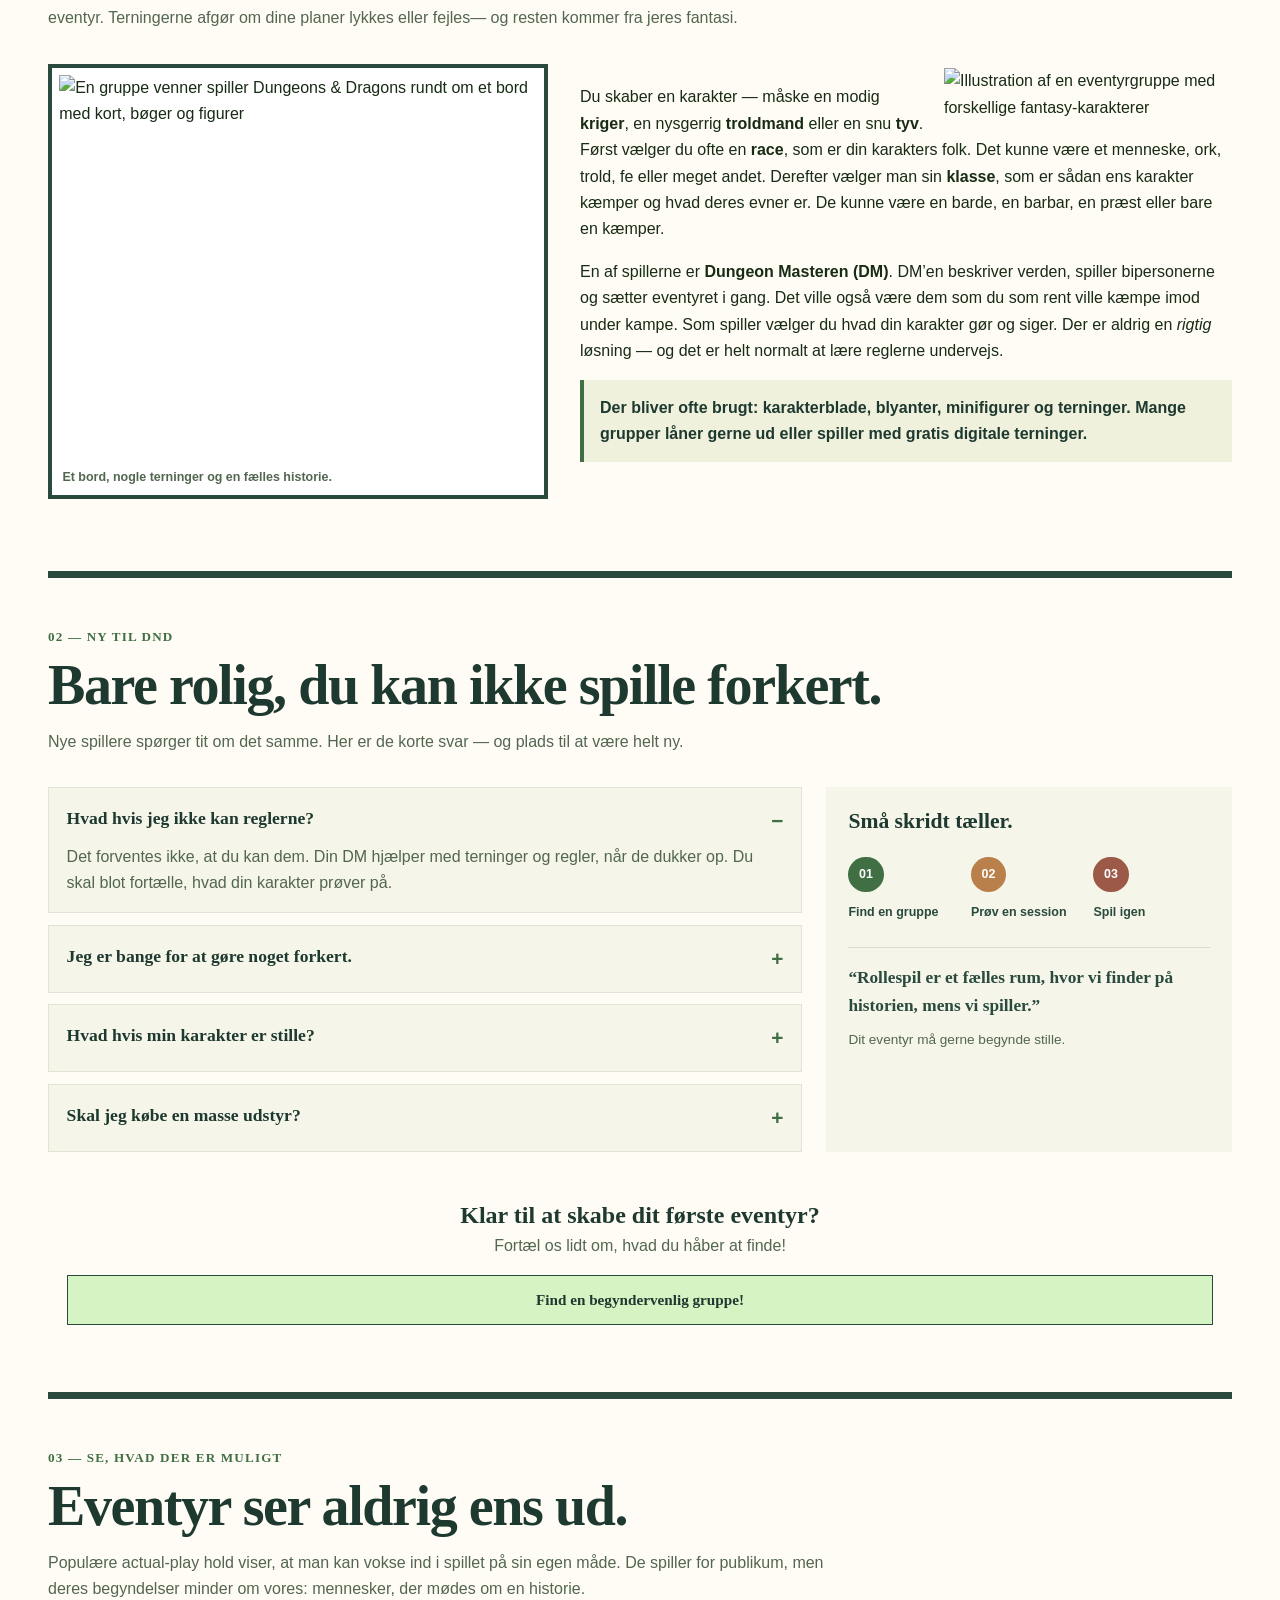
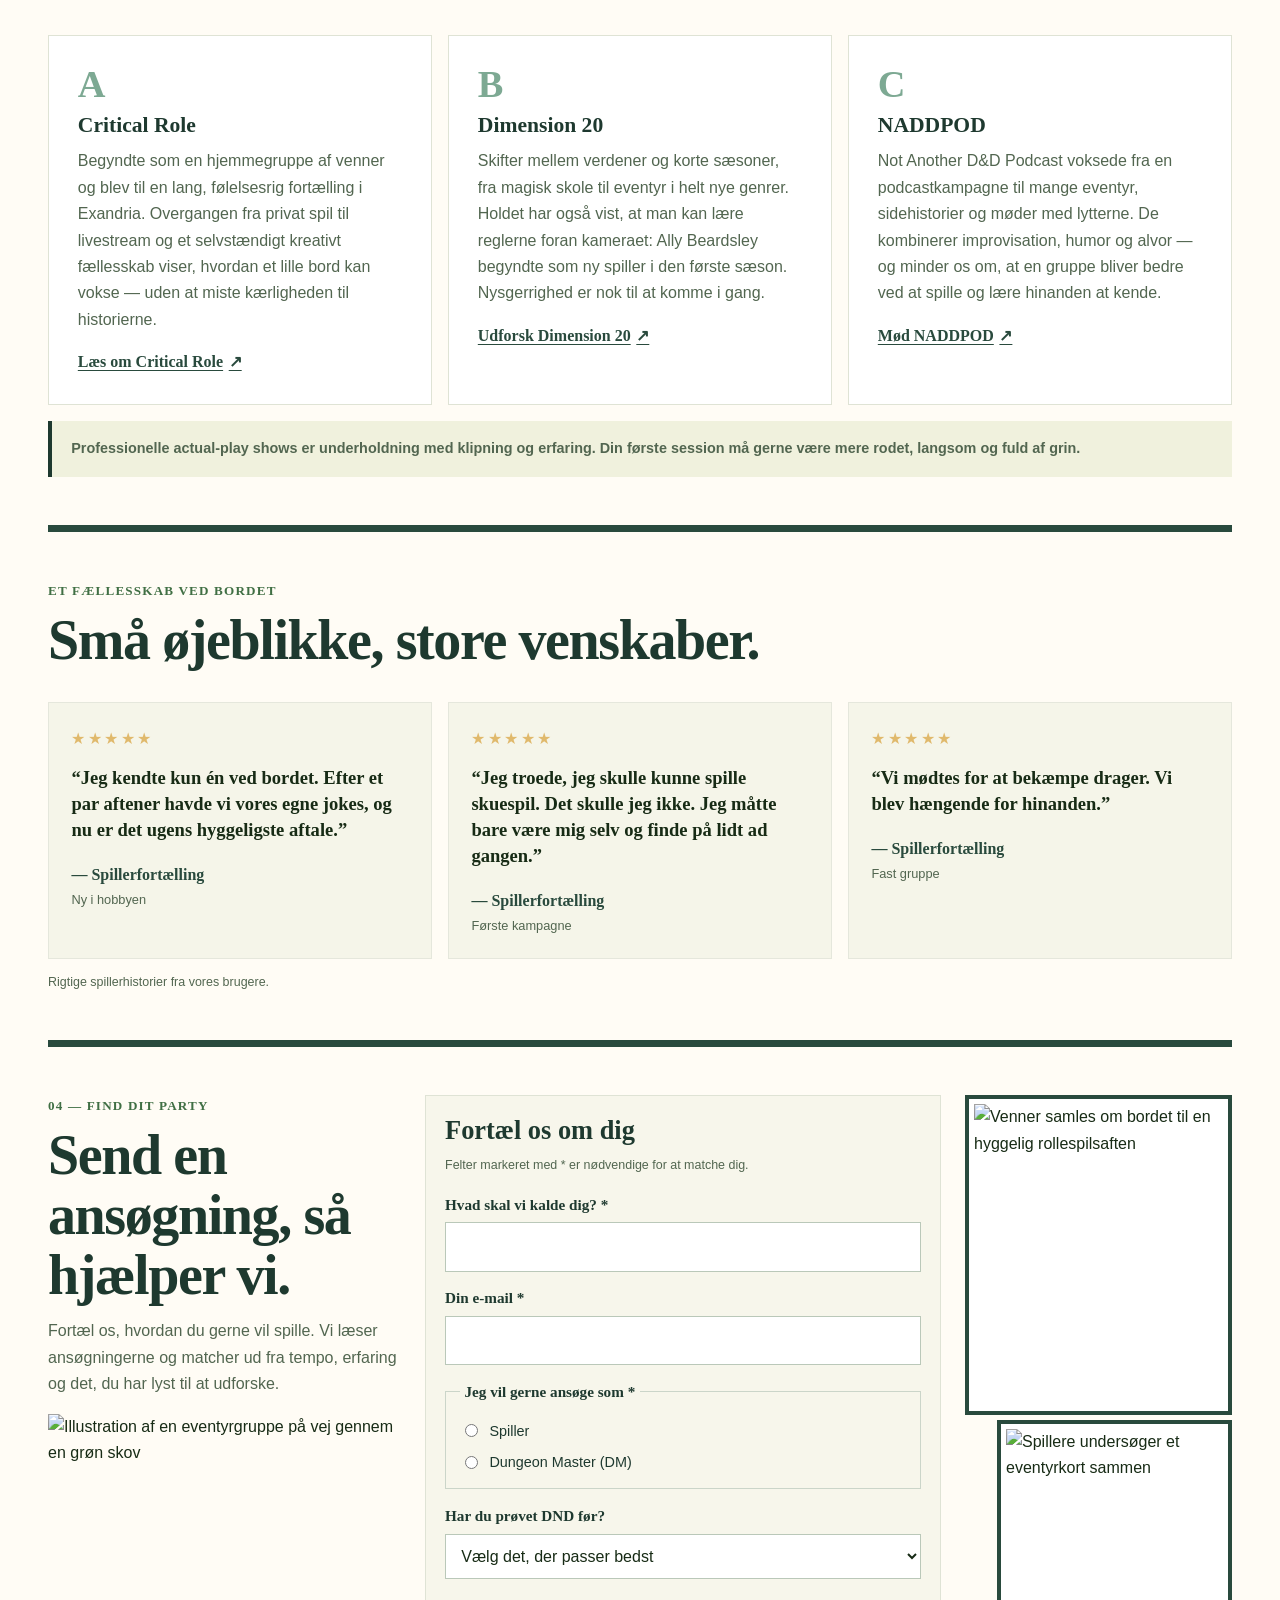
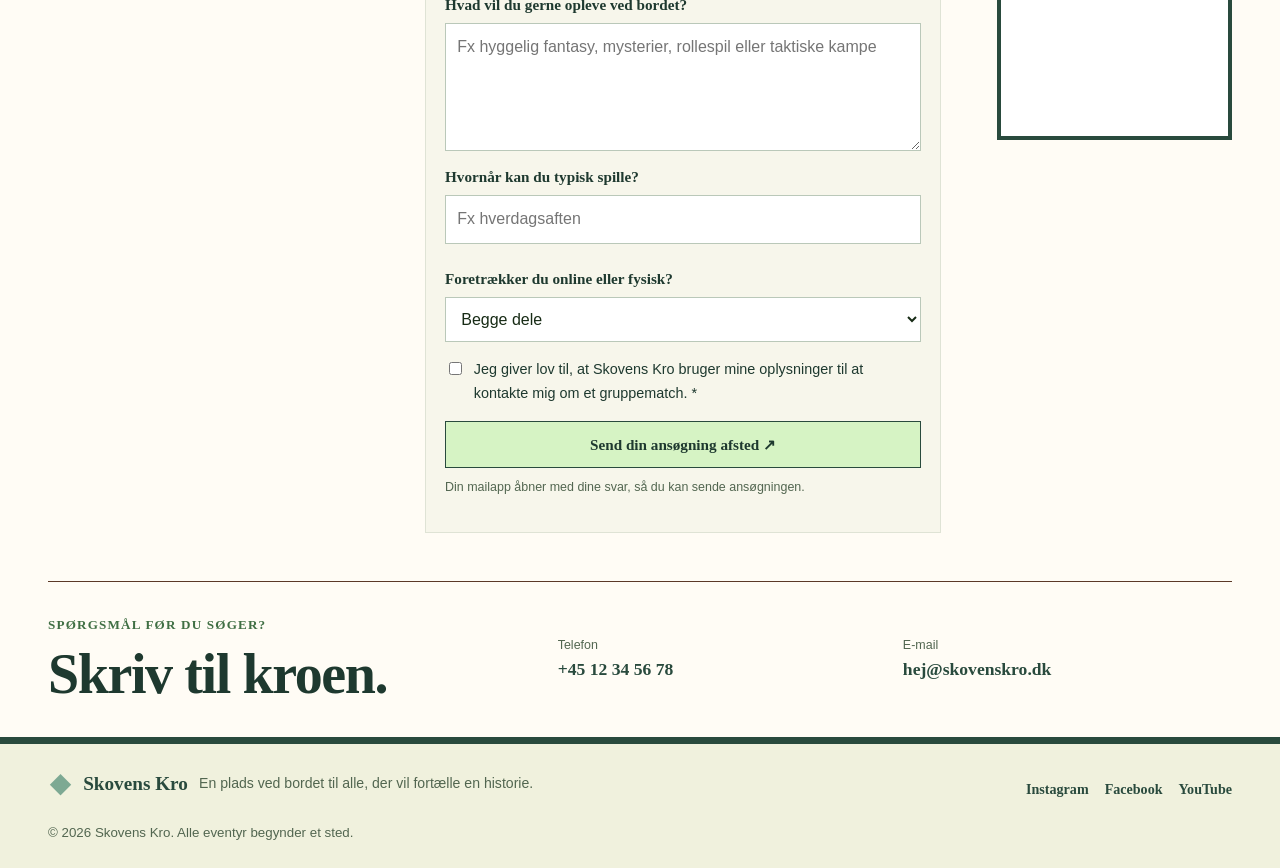
==== commit 951d81c5: "Få ændringer, snart færdig." ====
--- a/visning/index.html
+++ b/visning/index.html
@@ -42,7 +42,7 @@
             <div aria-label="Gå direkte til" class="hero__shortcuts">
                 <a class="hex-link" href="#hvad-er-dnd"><span>Hvad er<br>DND?</span></a>
                 <a class="hex-link" href="#ny-til-dnd"><span>Jeg er<br>ny her</span></a>
-                <a class="hex-link" href="#find-gruppe"><span>Find dit<br>party</span></a>
+                <a class="hex-link" href="#kendte-grupper"><span>Kendte<br>DND grupper</span></a>
             </div>
         </div>
         <figure class="hero__visual">
--- a/visning/styles.css
+++ b/visning/styles.css
@@ -25,7 +25,7 @@
                                                                                                                                                                                                                                                                                                                                                                                                                                                           font-family: var(--display), sans-serif;font-size:.82rem;font-weight:800;letter-spacing:.09em;text-transform:uppercase}  .section-heading{max-width:54rem;margin-bottom:var(--space-4)}  .section-heading>p:last-child{max-width:49rem;margin-bottom:0;color:var(--muted)}
 /* Hero */
 .hero{position:relative;display:grid;align-items:center;gap:var(--space-4);padding-block:var(--space-5) var(--space-6)}.hero__copy{position:relative;z-index:1}.hero__intro{max-width:35rem;font-size:1.1rem}.ribbon-link{display:inline-flex;align-items:center;gap:10px;min-width:14rem;justify-content:center;padding:.8rem 1.5rem;color:var(--forest-deep);
-                                                                                                                                                                                                                 font-family: var(--display), sans-serif;font-size:1.15rem;font-weight:800;text-decoration:none}  .ribbon-link:hover{color:var(--leaf);transform:translateY(-2px)}  .hero__shortcuts{display:flex;flex-wrap:wrap;gap:.7rem;margin-top:1.3rem}  .hex-link{display:grid;width:5.7rem;aspect-ratio:1;place-items:center;padding:.7rem;background:var(--forest);clip-path:polygon(25% 4%,75% 4%,100% 50%,75% 96%,25% 96%,0 50%);color:white;
+                                                                                                                                                                                                                 font-family: var(--display), sans-serif;font-size:2rem;font-weight:800;text-decoration:none}  .ribbon-link:hover{color:var(--leaf);transform:translateY(-2px)}  .hero__shortcuts{display:flex;flex-wrap:wrap;gap:.7rem;margin-top:1.3rem}  .hex-link{display:grid;width:5.7rem;aspect-ratio:1;place-items:center;padding:.7rem;background:var(--forest);clip-path:polygon(25% 4%,75% 4%,100% 50%,75% 96%,25% 96%,0 50%);color:white;
                                                                                                                                                                                                                                                                                                                                                                                                                                                                    font-family: var(--display), sans-serif;font-size:17px;font-weight:900;line-height:1.15;text-align:center;text-decoration:none;transition:background .2s,transform .2s}  .hex-link:hover{background:var(--leaf);transform:translateY(-3px)}  .hero__visual{position:relative;margin:0;padding:.55rem;border:.35rem solid var(--forest);background:#fff}  .hero__visual img{width:100%;height:clamp(18rem,55vw,33rem);object-fit:cover}  .hero__visual figcaption,.framed-image figcaption{font-weight:bold;margin:.5rem .2rem 0;color:var(--muted);font-size:.78rem}  .hero__sprig{display:none}
 /* Formål */
 .welcome{display:grid;align-items:center;gap:1rem;padding:var(--space-4);border:1px solid #dfe3d5;background:var(--paper)}.welcome__badge{display:grid;width:4rem;aspect-ratio:1;place-items:center;border-radius:50%;background:var(--sage);color:white;font-size:1.6rem}.welcome h2{font-size:clamp(1.8rem,5vw,2.8rem)}.welcome__note{margin:0;color:var(--forest);
@@ -57,7 +57,7 @@
                                                                                                                              font-family: var(--display), sans-serif;font-size:1.1rem;font-weight:800;text-decoration:none}  .contact>a:hover{text-decoration:underline;text-underline-offset:.2rem}  .contact>a span{color:var(--muted);
                                                                                                                                                                                                                                                                                                                                  font-family: var(--body), sans-serif;font-size:.78rem;font-weight:400}  .site-footer{border-top:.45rem solid var(--forest);background:var(--paper)}  .site-footer__inner{display:grid;justify-items:start;gap:.7rem;width:min(100% - 2rem,var(--content-width));margin-inline:auto;padding-block:1.5rem}  .brand--footer{font-size:1.2rem}  .site-footer__inner>p{margin:0;color:var(--muted);font-size:.88rem}  .site-footer nav{display:flex;flex-wrap:wrap;gap:1rem}  .site-footer small{color:var(--muted)}
 /* Tablet */
-@media(min-width:42rem){.hero{grid-template-columns:.85fr 1.15fr;gap:2rem;min-height:36rem}.hero__visual img{height:29rem}.hero__shortcuts{gap:.45rem}.hex-link{width:5.25rem}.hero__sprig{position:absolute;right:-1rem;bottom:5rem;display:block;width:2.4rem;height:15rem;object-fit:cover;object-position:center}.welcome{grid-template-columns:auto 1fr;gap:1rem 1.5rem;padding:2rem}.welcome__note{grid-column:2}.basics__grid{grid-template-columns:.85fr 1.15fr}.first-session__grid{grid-template-columns:1.3fr .7fr}.show-grid,.story-grid{grid-template-columns:repeat(2,1fr)}.apply{grid-template-columns:.8fr 1.2fr;align-items:start}.apply__intro{grid-row:span 2}.apply__photos{grid-column:2}.contact{grid-template-columns:1.5fr 1fr 1fr;align-items:center}.site-footer__inner{grid-template-columns:auto 1fr auto;align-items:center}.site-footer__inner>p{grid-column:2}.site-footer nav{grid-column:3;grid-row:1/span 2}.site-footer small{grid-column:1/-1}
+@media(min-width:42rem){.hero{grid-template-columns:.85fr 1.15fr;gap:2rem;min-height:36rem}.hero__visual img{height:29rem}.hero__shortcuts{gap:.45rem}.hex-link{width:7rem}.hero__sprig{position:absolute;right:-1rem;bottom:5rem;display:block;width:2.4rem;height:15rem;object-fit:cover;object-position:center}.welcome{grid-template-columns:auto 1fr;gap:1rem 1.5rem;padding:2rem}.welcome__note{grid-column:2}.basics__grid{grid-template-columns:.85fr 1.15fr}.first-session__grid{grid-template-columns:1.3fr .7fr}.show-grid,.story-grid{grid-template-columns:repeat(2,1fr)}.apply{grid-template-columns:.8fr 1.2fr;align-items:start}.apply__intro{grid-row:span 2}.apply__photos{grid-column:2}.contact{grid-template-columns:1.5fr 1fr 1fr;align-items:center}.site-footer__inner{grid-template-columns:auto 1fr auto;align-items:center}.site-footer__inner>p{grid-column:2}.site-footer nav{grid-column:3;grid-row:1/span 2}.site-footer small{grid-column:1/-1}
 /* Desktop */
-@media(min-width:64rem){.section-wrap{width:min(100% - 6rem,var(--content-width))}.site-header__inner,.site-footer__inner{width:min(100% - 6rem,var(--content-width))}.site-nav{gap:2rem}.hero{grid-template-columns:.78fr 1.22fr;gap:3rem;min-height:40rem;padding-block:4rem 5rem}.hero__visual{margin-right:2.5rem}.hero__visual img{height:30rem}.hero__sprig{min-width:170px;right:.1rem;bottom:7rem;height:18rem}.welcome{grid-template-columns:auto 1fr .75fr;gap:2rem;padding:2rem 2.5rem}.welcome__note{grid-column:auto}.basics__grid{grid-template-columns:.78fr 1.22fr;gap:2rem}.basics__image img{min-height:24rem}.party-illustration {float: right;width: 18rem;height: auto;margin: -1rem 0 .5rem 1rem;}.show-grid,.story-grid{grid-template-columns:repeat(3,1fr)}.show-card{padding:1.8rem}.first-session__cta{grid-template-columns:1fr 1.3fr auto;text-align:left}.first-session__cta>img{grid-row:span 2;width:20rem}.first-session__cta>.button{grid-column:1/-1;grid-row:3;justify-self:center}.apply{grid-template-columns:.82fr 1.2fr .62fr;gap:1.5rem}.apply__intro{grid-column:1;grid-row:auto}.application-form{grid-column:2}.apply__photos{grid-column:3;grid-template-columns:1fr}.apply__photos img{height:20rem}.apply__photos img:nth-child(2){width:88%;margin:-.5rem 0 0 auto}}
+@media(min-width:64rem){.section-wrap{width:min(100% - 6rem,var(--content-width))}.site-header__inner,.site-footer__inner{width:min(100% - 6rem,var(--content-width))}.site-nav{gap:2rem}.hero{grid-template-columns:.78fr 1.22fr;gap:3rem;min-height:40rem;padding-block:4rem 5rem}.hero__visual{margin-right:2.5rem}.hero__visual img{height:30rem}.hero__sprig{min-width:170px;right:.1rem;bottom:7rem;height:18rem}.welcome{grid-template-columns:auto 1fr .75fr;gap:2rem;padding:2rem 2.5rem}.welcome__note{grid-column:auto}.basics__grid{grid-template-columns:.78fr 1.22fr;gap:2rem}.basics__image img{min-height:24rem}.party-illustration {float: right;width: 18rem;height: auto;margin: -1rem 0 .5rem 1rem;}.show-grid,.story-grid{grid-template-columns:repeat(3,1fr)}.show-card{padding:1.8rem}.first-session__cta{grid-template-columns:1fr 1.3fr auto;text-align:left}.first-session__cta>img{grid-row:span 2;width:20rem}.first-session__cta>.button{display:flex;justify-content:center}.apply{grid-template-columns:.82fr 1.2fr .62fr;gap:1.5rem}.apply__intro{grid-column:1;grid-row:auto}.application-form{grid-column:2}.apply__photos{grid-column:3;grid-template-columns:1fr}.apply__photos img{height:20rem}.apply__photos img:nth-child(2){width:88%;margin:-.5rem 0 0 auto}}
 @media(prefers-reduced-motion:reduce){*,*::before,*::after{scroll-behavior:auto!important;transition-duration:.01ms!important}}}
